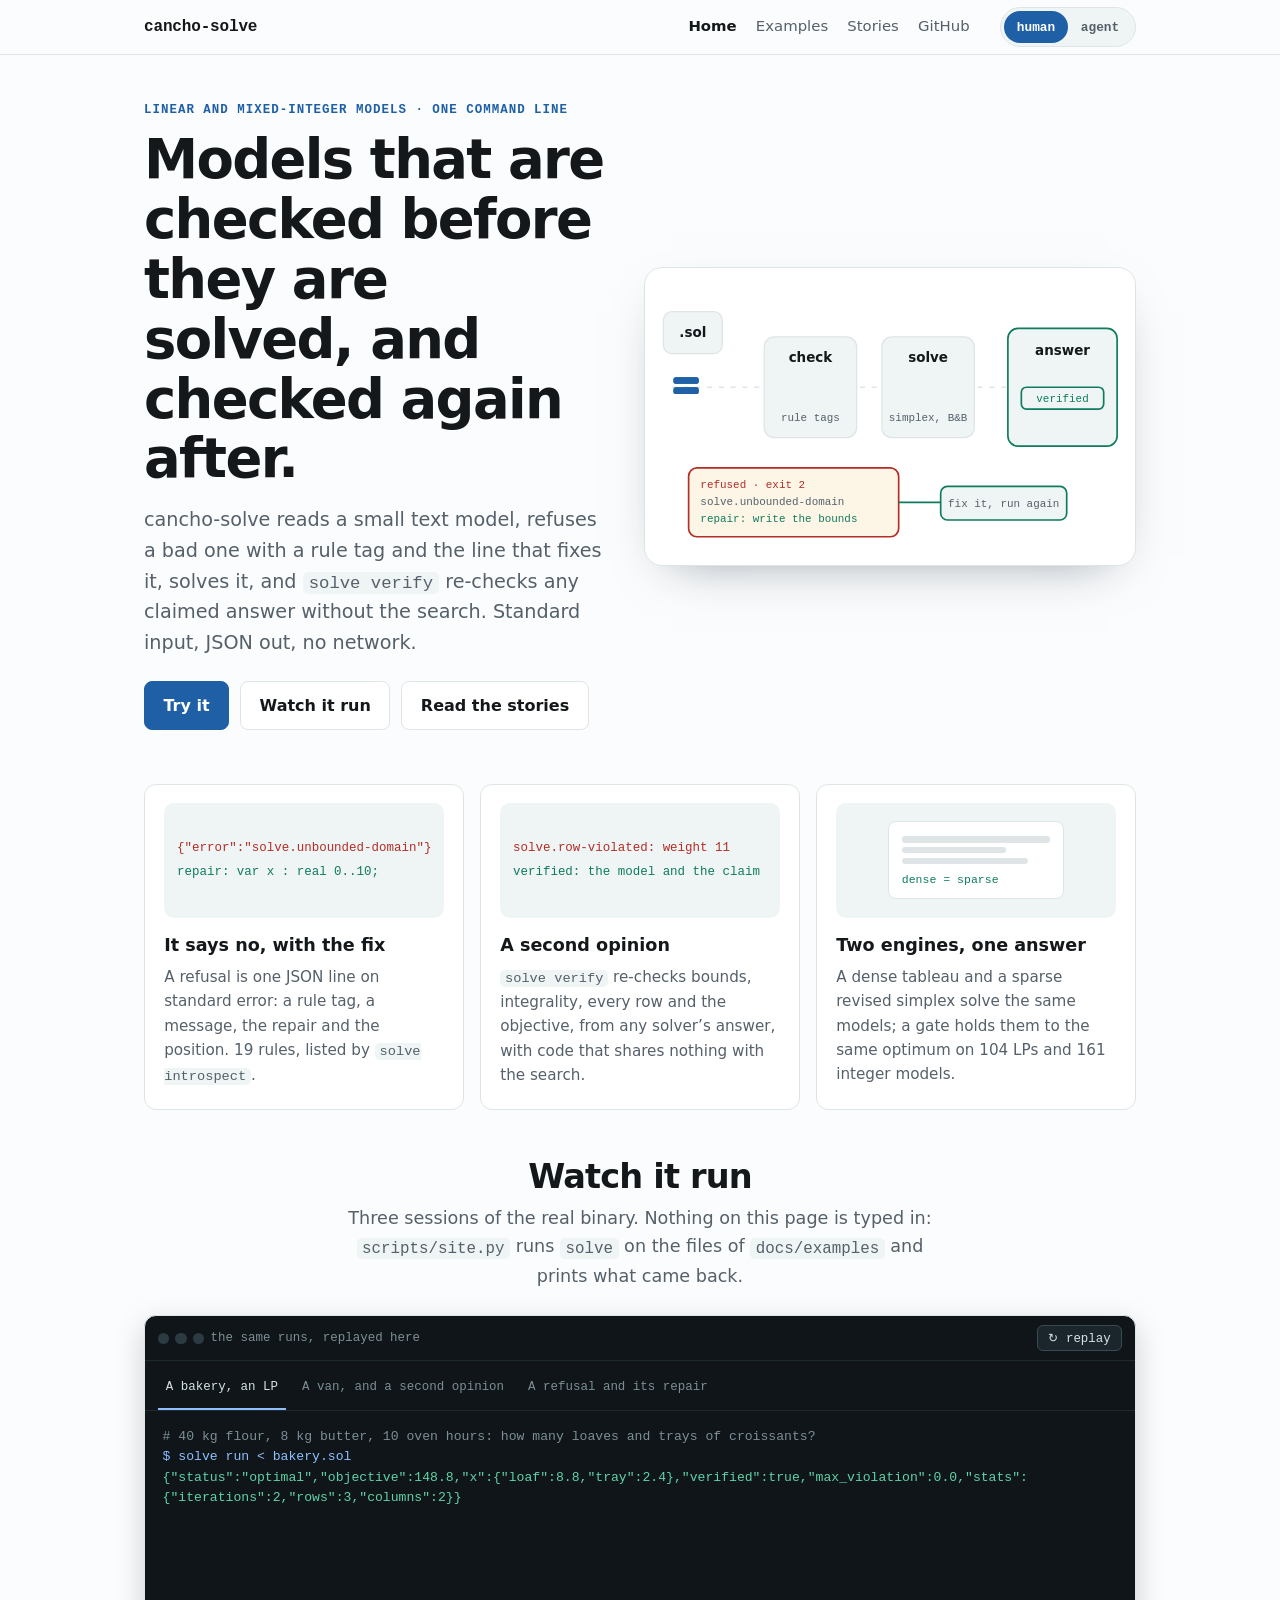
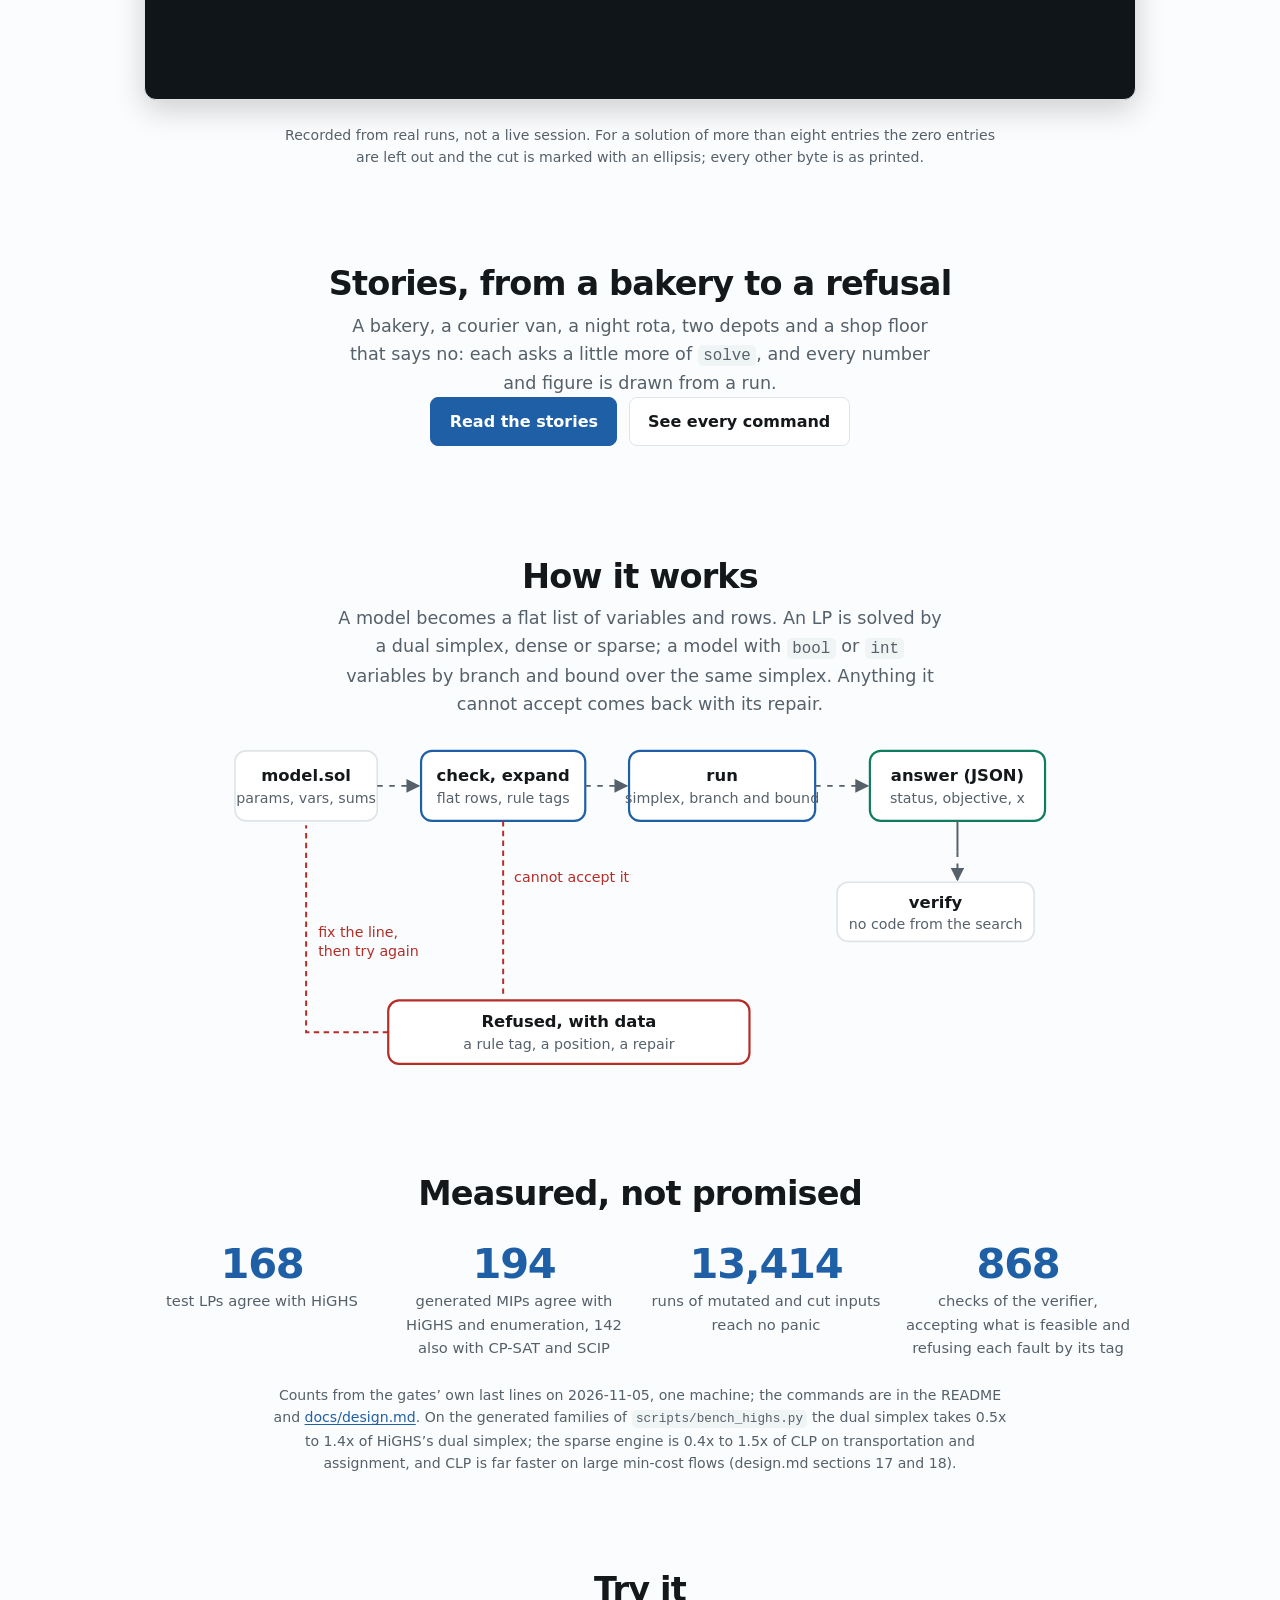
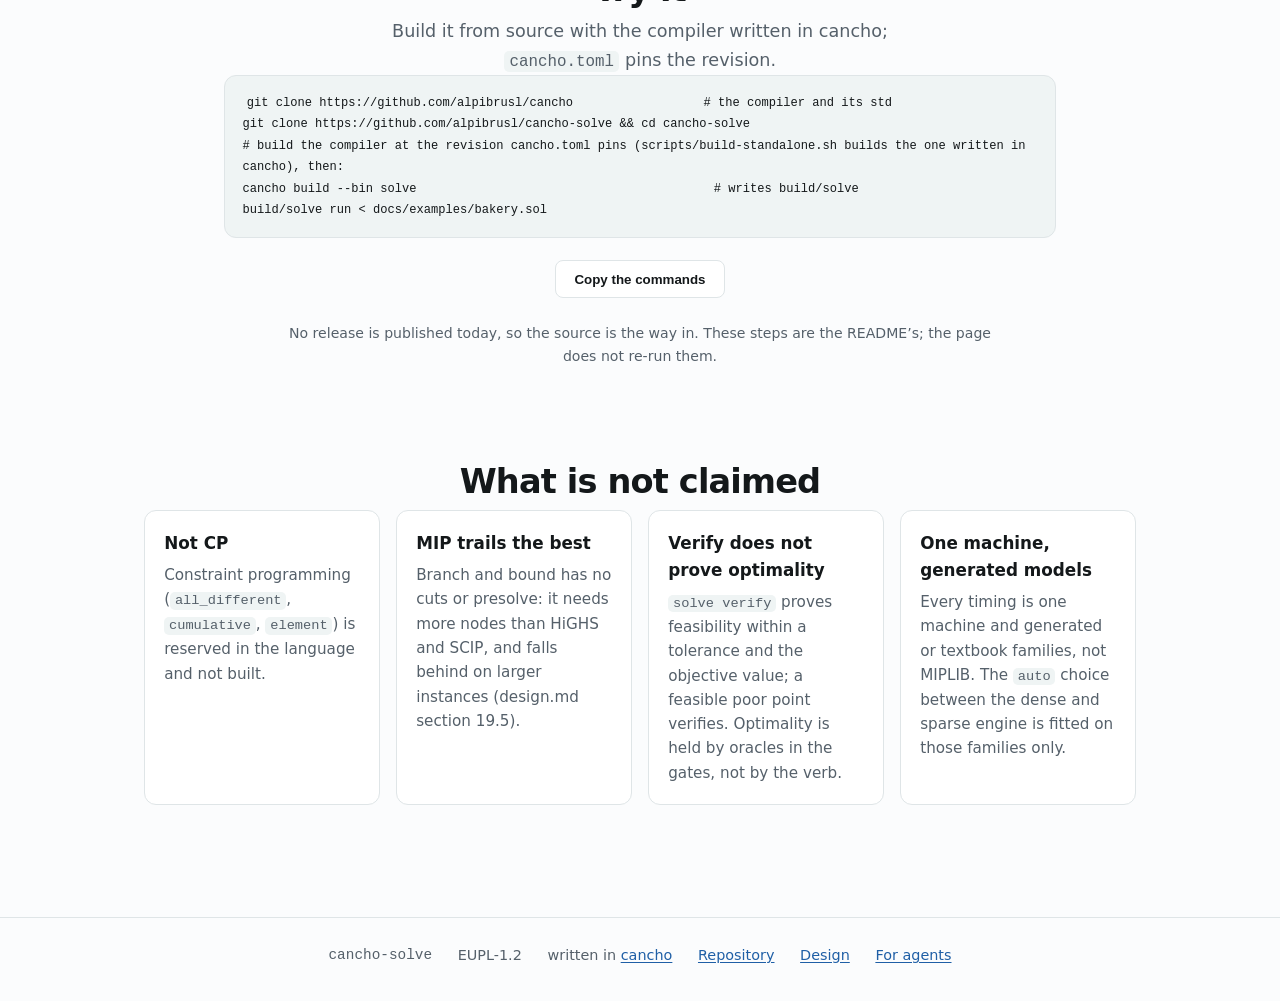
==== docs/index.html @ 38a74b78 "docs: a landing page, examples and stories, written from real runs (scripts/site.py) docs/index.html" ====
<!doctype html>
<html lang="en">
<!-- Written by scripts/site.py from real runs of the built `solve`. Do not edit by hand; run python3 scripts/site.py. -->
<head>
<meta charset="utf-8">
<meta name="viewport" content="width=device-width, initial-scale=1">
<title>cancho-solve: models checked before they are solved</title>
<meta name="description" content="Linear and mixed-integer models as a command line. A bad model is refused with a rule tag and a repair; a claimed answer is re-checked without the search.">
<link rel="canonical" href="https://alpibrusl.github.io/cancho-solve/">
<meta name="robots" content="index, follow">
<meta property="og:site_name" content="cancho-solve"><meta property="og:type" content="website"><meta property="og:title" content="cancho-solve: models checked before they are solved"><meta property="og:description" content="Linear and mixed-integer models as a command line. A bad model is refused with a rule tag and a repair; a claimed answer is re-checked without the search.">
<meta name="color-scheme" content="light dark">
<link rel="alternate" type="text/markdown" href="agents.md" title="cancho-solve, as an agent reads it">
<link rel="stylesheet" href="assets/site.css"><link rel="stylesheet" href="assets/home.css"><link rel="stylesheet" href="assets/solve.css">
</head>
<body class="home">
<a class="skip" href="#main">Skip to content</a>
<header class="top"><div class="wrap">
  <a class="brand" href="./">cancho-solve</a>
  <nav aria-label="Site"><a href="index.html" aria-current="page">Home</a><a href="examples.html">Examples</a><a href="stories.html">Stories</a><a href="https://github.com/alpibrusl/cancho-solve">GitHub</a></nav>
</div></header>
<main id="main">

<div class="wrap hero">
  <div>
    <p class="eyebrow">linear and mixed-integer models &middot; one command line</p>
    <h1>Models that are checked before they are solved, and checked again after.</h1>
    <p class="sub">cancho-solve reads a small text model, refuses a bad one with a rule tag and the line that fixes it, solves it, and <code>solve verify</code> re-checks any claimed answer without the search. Standard input, JSON out, no network.</p>
    <div class="cta"><a class="btn primary" href="#try">Try it</a><a class="btn" href="#watch">Watch it run</a><a class="btn" href="stories.html">Read the stories</a></div>
  </div>
  <div class="machine reveal">
<svg viewBox="0 0 560 330" role="img" aria-labelledby="mc-t mc-d">
<title id="mc-t">A model is checked, solved and verified; a bad model is refused with its repair</title>
<desc id="mc-d">A model file slides along a belt through a check box and a solve box into a verified answer box. Below, a refusal appears with its rule tag and the repair that fixes it.</desc>
<line class="belt" x1="20" y1="130" x2="540" y2="130"/>
<g class="pkt"><rect class="row" x="22" y="118" width="30" height="8" rx="3"/><rect class="row" x="22" y="130" width="30" height="8" rx="3"/></g>
<g class="pkt b"><rect class="row" x="22" y="118" width="30" height="8" rx="3"/><rect class="row" x="22" y="130" width="30" height="8" rx="3"/></g>
<g class="pkt c"><rect class="row" x="22" y="118" width="30" height="8" rx="3"/><rect class="row" x="22" y="130" width="30" height="8" rx="3"/></g>
<rect class="box" x="10" y="40" width="70" height="50" rx="10"/><text x="45" y="70" text-anchor="middle">.sol</text>
<rect class="box" x="130" y="70" width="110" height="120" rx="12"/><text x="185" y="100" text-anchor="middle">check</text><text class="sm" x="185" y="170" text-anchor="middle">rule tags</text>
<rect class="box" x="270" y="70" width="110" height="120" rx="12"/><text x="325" y="100" text-anchor="middle">solve</text><text class="sm" x="325" y="170" text-anchor="middle">simplex, B&amp;B</text>
<rect class="okb" x="420" y="60" width="130" height="140" rx="12"/><text x="485" y="92" text-anchor="middle">answer</text>
<g class="stamp"><rect x="436" y="130" width="98" height="26" rx="6" fill="none" stroke="var(--good)" stroke-width="2"/><text class="sm" x="485" y="148" text-anchor="middle" style="fill:var(--good)">verified</text></g>
<g class="refuse"><rect class="nob" x="40" y="226" width="250" height="82" rx="10"/><text class="sm" x="54" y="250" style="fill:var(--bad)">refused &middot; exit 2</text><text class="sm" x="54" y="270">solve.unbounded-domain</text><text class="sm" x="54" y="290" style="fill:var(--good)">repair: write the bounds</text>
<path d="M290 267H340" stroke="var(--good)" stroke-width="2" fill="none"/><rect class="okb" x="340" y="248" width="150" height="40" rx="8"/><text x="415" y="272" text-anchor="middle" class="sm">fix it, run again</text></g>
</svg></div>
</div>

<div class="wrap">
<h2 class="sr">What it does</h2>
<div class="trio">
  <div class="card reveal"><div class="art"><div class="say"><span class="e">{"error":"solve.unbounded-domain"}</span><span class="f">repair: var x : real 0..10;</span></div></div><h3>It says no, with the fix</h3><p>A refusal is one JSON line on standard error: a rule tag, a message, the repair and the position. 19 rules, listed by <code>solve introspect</code>.</p></div>
  <div class="card reveal"><div class="art"><div class="say"><span class="e">solve.row-violated: weight 11</span><span class="f">verified: the model and the claim</span></div></div><h3>A second opinion</h3><p><code>solve verify</code> re-checks bounds, integrality, every row and the objective, from any solver&rsquo;s answer, with code that shares nothing with the search.</p></div>
  <div class="card reveal"><div class="art"><div class="file"><i></i><i></i><i></i><em>dense = sparse</em></div></div><h3>Two engines, one answer</h3><p>A dense tableau and a sparse revised simplex solve the same models; a gate holds them to the same optimum on 104 LPs and 161 integer models.</p></div>
</div>
</div>

<section class="sec" id="watch"><div class="wrap">
  <h2>Watch it run</h2>
  <p class="lead">Three sessions of the real binary. Nothing on this page is typed in: <code>scripts/site.py</code> runs <code>solve</code> on the files of <code>docs/examples</code> and prints what came back.</p>
  <div class="replay" role="group" aria-labelledby="replay-t"><div class="bar"><i></i><i></i><i></i> <span id="replay-t">the same runs, replayed here</span> <button id="replay" type="button" hidden>&#8635; replay</button></div><div class="tabs" role="tablist" aria-label="Replayed runs" hidden><button type="button" role="tab" id="tab-bakery" aria-controls="screen-bakery" aria-selected="true" tabindex="0">A bakery, an LP</button><button type="button" role="tab" id="tab-van" aria-controls="screen-van" aria-selected="false" tabindex="-1">A van, and a second opinion</button><button type="button" role="tab" id="tab-fix" aria-controls="screen-fix" aria-selected="false" tabindex="-1">A refusal and its repair</button></div><div class="plabel">A bakery, an LP</div><pre id="screen-bakery" class="screen" role="tabpanel" aria-labelledby="tab-bakery" tabindex="0"><span class="d"># 40 kg flour, 8 kg butter, 10 oven hours: how many loaves and trays of croissants?</span>
<span class="a">$ solve run &lt; bakery.sol</span>
<span class="g">{"status":"optimal","objective":148.8,"x":{"loaf":8.8,"tray":2.4},"verified":true,"max_violation":0.0,"stats":{"iterations":2,"rows":3,"columns":2}}</span></pre><div class="plabel">A van, and a second opinion</div><pre id="screen-van" class="screen" role="tabpanel" aria-labelledby="tab-van" tabindex="0"><span class="d"># a courier van, six parcels, 15 kg: which to take (each whole or not at all)</span>
<span class="a">$ solve run &lt; van.sol</span>
<span class="g">{"status":"optimal","objective":21.0,"bound":21.0,"x":{"take[0]":0.0,"take[1]":1.0,"take[2]":1.0,"take[3]":1.0,"take[4]":1.0,"take[5]":0.0},"verified":true,"max_violation":0.0,"stats":{"iterations":6,"rows":1,"columns":6,"nodes":7,"branched":4,"method":"dense"}}</span>
<span class="d"># a second opinion that shares no code with the search: the model, a line ---, the claimed answer</span>
<span class="a">$ (cat van.sol; echo ---; solve run &lt; van.sol) | solve verify</span>
<span class="g">{"status":"verified","objective":21.0,"objective_checked":true,"tolerance":0.000001,"max_bound_violation":0.0,"max_integrality_violation":0.0,"max_row_violation":0.0,"variables":6,"rows":1,"proves":"feasibility and the objective value, not optimality"}</span>
<span class="d"># the same claim with the 12 kg parcel added by hand</span>
<span class="a">$ (cat van.sol; echo ---; &lt;the answer with take[0] changed to 1&gt;) | solve verify</span>
<span class="b">{"error":"solve.row-violated","message":"a constraint does not hold at the claimed values","repair":"the solution is infeasible; solve again","count":2,"violations":[{"rule":"solve.row-violated","what":"weight","value":11.0,"limit":0.000027},{"rule":"solve.objective-mismatch","what":"objective","value":4.0,"limit":0.000026}]}</span>
<span class="b"># exit status 2</span></pre><div class="plabel">A refusal and its repair</div><pre id="screen-fix" class="screen" role="tabpanel" aria-labelledby="tab-fix" tabindex="0"><span class="d"># a variable with no bounds is refused by the checker, before any solver sees it</span>
<span class="a">$ solve check &lt; unbounded.sol</span>
<span class="b">{"error":"solve.unbounded-domain","message":"a variable has no bounds","repair":"write the bounds: var x : real 0..10;","at":{"line":2,"col":5}}</span>
<span class="b"># exit status 2</span>
<span class="d"># the repair is a line of the model: give the bounds, and it runs</span></pre></div>
  <p class="fine">Recorded from real runs, not a live session. For a solution of more than eight entries the zero entries are left out and the cut is marked with an ellipsis; every other byte is as printed.</p>
</div></section>

<section class="sec" id="stories"><div class="wrap">
  <h2>Stories, from a bakery to a refusal</h2>
  <p class="lead">A bakery, a courier van, a night rota, two depots and a shop floor that says no: each asks a little more of <code>solve</code>, and every number and figure is drawn from a run.</p>
  <p class="cta"><a class="btn primary" href="stories.html">Read the stories</a><a class="btn" href="examples.html">See every command</a></p>
</div></section>

<section class="sec" id="how"><div class="wrap">
  <h2>How it works</h2>
  <p class="lead">A model becomes a flat list of variables and rows. An LP is solved by a dual simplex, dense or sparse; a model with <code>bool</code> or <code>int</code> variables by branch and bound over the same simplex. Anything it cannot accept comes back with its repair.</p>
  <div class="flow" tabindex="0" aria-label="Flow diagram, scrolls sideways on a narrow screen">
  <svg viewBox="0 0 760 330" role="img" aria-labelledby="flow-t flow-d">
    <title id="flow-t">From a model to a verified answer, and the refusal loop</title>
    <desc id="flow-d">A model file goes to check, then to the solver, which is a dual simplex for an LP and branch and bound for a model with integer variables, then to an answer. Verify re-reads the model and the answer. If the model cannot be accepted, the tool refuses with a rule tag and a repair.</desc>
    <defs><marker id="ah" viewBox="0 0 10 10" refX="9" refY="5" markerWidth="7" markerHeight="7" orient="auto-start-reverse"><path d="M0 0L10 5L0 10z" fill="var(--muted)"/></marker></defs>
    <rect class="box" x="10" y="30" width="130" height="64" rx="10"/><text x="75" y="58" text-anchor="middle">model.sol</text><text class="sm" x="75" y="78" text-anchor="middle">params, vars, sums</text>
    <rect class="boxa" x="180" y="30" width="150" height="64" rx="10"/><text x="255" y="58" text-anchor="middle">check, expand</text><text class="sm" x="255" y="78" text-anchor="middle">flat rows, rule tags</text>
    <rect class="boxa" x="370" y="30" width="170" height="64" rx="10"/><text x="455" y="58" text-anchor="middle">run</text><text class="sm" x="455" y="78" text-anchor="middle">simplex, branch and bound</text>
    <rect class="ok" x="590" y="30" width="160" height="64" rx="10"/><text x="670" y="58" text-anchor="middle">answer (JSON)</text><text class="sm" x="670" y="78" text-anchor="middle">status, objective, x</text>
    <path class="arrow dash" d="M140 62H178"/><path class="arrow dash" d="M330 62H368"/><path class="arrow dash" d="M540 62H588"/>
    <path class="line" d="M670 94V122"/><path class="arrow dash" d="M670 122V148"/>
    <rect class="box" x="560" y="150" width="180" height="54" rx="10"/><text x="650" y="174" text-anchor="middle">verify</text><text class="sm" x="650" y="193" text-anchor="middle">no code from the search</text>
    <path class="arrow bad dash" d="M255 94V256"/>
    <text class="smb" x="265" y="150">cannot accept it</text>
    <rect class="no" x="150" y="258" width="330" height="58" rx="10"/><text x="315" y="282" text-anchor="middle">Refused, with data</text><text class="sm" x="315" y="302" text-anchor="middle">a rule tag, a position, a repair</text>
    <path class="arrow bad dash" d="M150 287H75V98"/>
    <text class="smb" x="86" y="200">fix the line,</text><text class="smb" x="86" y="217">then try again</text>
  </svg>
  </div>
  <p class="fine sr">In words: a model goes to check, then to run, then to an answer; verify reads the model and the answer again. A model the tool cannot accept is refused with a rule tag, a position and a repair; you fix the line and try again.</p>
</div></section>

<section class="sec" id="results"><div class="wrap">
  <h2>Measured, not promised</h2>
  <div class="nums"><div class="n reveal"><b>168</b><span>test LPs agree with HiGHS</span></div><div class="n reveal"><b>194</b><span>generated MIPs agree with HiGHS and enumeration, 142 also with CP-SAT and SCIP</span></div><div class="n reveal"><b>13,414</b><span>runs of mutated and cut inputs reach no panic</span></div><div class="n reveal"><b>868</b><span>checks of the verifier, accepting what is feasible and refusing each fault by its tag</span></div></div>
  <p class="fine">Counts from the gates&rsquo; own last lines on 2026-11-05, one machine; the commands are in the README and <a href="https://github.com/alpibrusl/cancho-solve/blob/main/docs/design.md">docs/design.md</a>. On the generated families of <code>scripts/bench_highs.py</code> the dual simplex takes 0.5x to 1.4x of HiGHS&rsquo;s dual simplex; the sparse engine is 0.4x to 1.5x of CLP on transportation and assignment, and CLP is far faster on large min-cost flows (design.md sections 17 and 18).</p>
</div></section>

<section class="sec" id="try"><div class="wrap">
  <h2>Try it</h2>
  <p class="lead">Build it from source with the compiler written in cancho; <code>cancho.toml</code> pins the revision.</p>
<pre class="code" tabindex="0" id="build-cmds"><code>git clone https://github.com/alpibrusl/cancho                  # the compiler and its std
git clone https://github.com/alpibrusl/cancho-solve &amp;&amp; cd cancho-solve
# build the compiler at the revision cancho.toml pins (scripts/build-standalone.sh builds the one written in cancho), then:
cancho build --bin solve                                         # writes build/solve
build/solve run &lt; docs/examples/bakery.sol</code></pre>
  <p class="fine">No release is published today, so the source is the way in. These steps are the README&rsquo;s; the page does not re-run them.</p>
</div></section>

<section class="sec" id="print"><div class="wrap">
  <h2>What is not claimed</h2>
  <div class="cards">
    <div class="card"><h3>Not CP</h3><p>Constraint programming (<code>all_different</code>, <code>cumulative</code>, <code>element</code>) is reserved in the language and not built.</p></div>
    <div class="card"><h3>MIP trails the best</h3><p>Branch and bound has no cuts or presolve: it needs more nodes than HiGHS and SCIP, and falls behind on larger instances (design.md section 19.5).</p></div>
    <div class="card"><h3>Verify does not prove optimality</h3><p><code>solve verify</code> proves feasibility within a tolerance and the objective value; a feasible poor point verifies. Optimality is held by oracles in the gates, not by the verb.</p></div>
    <div class="card"><h3>One machine, generated models</h3><p>Every timing is one machine and generated or textbook families, not MIPLIB. The <code>auto</code> choice between the dense and sparse engine is fitted on those families only.</p></div>
  </div>
</div></section>

<section id="agent-view" aria-label="This page as an agent reads it"><div class="wrap">
  <div class="bar"><h2 style="margin:0">For agents</h2><span>the same facts as the page, as Markdown, written by scripts/site.py</span><a href="agents.md">agents.md</a><a href="llms.txt">llms.txt</a></div>
  <pre id="agent-full" tabindex="0">Loading agents.md &hellip;</pre>
</div></section>
<script src="assets/home.js"></script>
<script src="assets/replay.js"></script>

</main>
<footer><div class="wrap">
  <span class="brandline">cancho-solve</span><span>EUPL-1.2</span><span>written in <a href="https://github.com/alpibrusl/cancho">cancho</a></span>
  <a href="https://github.com/alpibrusl/cancho-solve">Repository</a><a href="https://github.com/alpibrusl/cancho-solve/blob/main/docs/design.md">Design</a><a href="agents.md">For agents</a>
</div></footer>
</body>
</html>
---- docs/assets/site.css ----
/* The look of the project pages, shared by index.html (the landing page), guide.html, examples.html, evidence.html and benchmarks.html.
   The tokens, the header and the landing page follow cancho-code's page. The contrast of every pair is computed from this file by
   scripts/check_contrast.py (docs/bench/contrast.txt). Hand-written. */
/* Pairs that scripts/check_contrast.py reads: --fg/--muted/--accent/--good/--bad/--warn on --bg, --soft and --surface; --accent-fg on --accent;
   --warn on --warn-bg; the --term-* colours on --term-bg. */
:root {
  --bg: #fbfcfd; --fg: #14181a; --muted: #55606a; --line: #dfe5e7; --surface: #ffffff; --soft: #eff4f4;
  --accent: #1f5fa6; --accent-fg: #ffffff; --good: #0f7b5f; --warn: #92400e; --warn-bg: #fdf6e7; --warn-line: #e0b765; --bad: #b42d27;
  --term-bg: #0f1519; --term-fg: #d6e2e6; --term-dim: #7d8f96; --term-good: #5fd3a6; --term-bad: #ff8a80; --term-acc: #8ec0ff; --term-btn: #1b262c;
  --font: system-ui, -apple-system, "Segoe UI", Roboto, "Helvetica Neue", Arial, sans-serif;
  --mono: ui-monospace, SFMono-Regular, Menlo, Consolas, monospace;
}
@media (prefers-color-scheme: dark) {
  :root { --bg: #0b0f14; --fg: #e7ebec; --muted: #9aa8ae; --line: #212a2d; --surface: #131a1c; --soft: #172022;
    --accent: #7fb2ff; --accent-fg: #07162c; --good: #4fd1a5; --warn: #f3c77a; --warn-bg: #1d1a12; --warn-line: #8a6a2a; --bad: #ff7b73; --term-bg: #0a1013; }
}
* { box-sizing: border-box; }
html { scroll-behavior: smooth; -webkit-text-size-adjust: 100%; scroll-padding-top: 4rem; }
body { margin: 0; background: var(--bg); color: var(--fg); font: 1rem/1.6 var(--font); }
a { color: var(--accent); text-underline-offset: .15em; }
.wrap { width: 100%; max-width: 64rem; margin: 0 auto; padding: 0 16px; }
.skip { position: absolute; left: 16px; top: -4rem; background: var(--accent); color: var(--accent-fg); padding: .5rem .8rem; border-radius: 6px; z-index: 9; }
.skip:focus { top: 8px; }
a:focus-visible, button:focus-visible, .flow:focus-visible, .btn:focus-visible, pre:focus-visible, summary:focus-visible, .fitwrap:focus-visible { outline: 3px solid var(--accent); outline-offset: 2px; border-radius: 4px; }

header.top { position: sticky; top: 0; z-index: 5; background: color-mix(in srgb, var(--bg) 88%, transparent); backdrop-filter: blur(8px); border-bottom: 1px solid var(--line); }
header.top .wrap { display: flex; align-items: center; gap: 1.5rem; height: 3.4rem; }
.brand { font: 700 1rem var(--mono); color: var(--fg); text-decoration: none; letter-spacing: -.01em; white-space: nowrap; }
nav { display: flex; gap: 1.2rem; margin-left: auto; }
nav a { color: var(--muted); text-decoration: none; font-size: .93rem; white-space: nowrap; }
nav a:hover { color: var(--fg); }
@media (max-width: 40rem) { nav a.opt { display: none; } nav { gap: .9rem; } }

h1 { font-size: clamp(2.1rem, 6vw, 3.8rem); line-height: 1.06; letter-spacing: -.035em; margin: 0 0 1rem; font-weight: 750; overflow-wrap: break-word; }
h2 { font-size: clamp(1.5rem, 3.4vw, 2.1rem); line-height: 1.15; letter-spacing: -.025em; margin: 0 0 .5rem; font-weight: 700; }
h3 { font-size: 1.05rem; margin: 0 0 .25rem; }
p { margin: 0 0 1rem; }
section { padding: 4.5rem 0 0; }
.lead { font-size: 1.2rem; color: var(--muted); max-width: 34rem; }
.sub { color: var(--muted); max-width: 40rem; }
code { font-family: var(--mono); font-size: .9em; background: var(--soft); padding: .1em .35em; border-radius: 5px; overflow-wrap: anywhere; }

.hero { padding: 3.5rem 0 0; display: grid; gap: 2.2rem; align-items: center; }
.hero > *, .two > *, .cols > * { min-width: 0; }
@media (min-width: 58rem) { .hero { grid-template-columns: 1fr 1.1fr; } }
.badge { display: inline-flex; gap: .5rem; align-items: center; font-size: .82rem; color: var(--warn); background: var(--warn-bg); border: 1px solid var(--warn-line); padding: .22rem .7rem; border-radius: 999px; margin-bottom: 1.2rem; text-decoration: none; }
.badge i { width: .5rem; height: .5rem; border-radius: 50%; background: var(--warn-line); display: inline-block; flex: none; }
.cta { display: flex; flex-wrap: wrap; gap: .7rem; margin-top: 1.6rem; }
.btn { display: inline-block; padding: .65rem 1.15rem; border-radius: 8px; font-weight: 600; text-decoration: none; border: 1px solid var(--accent); }
.btn.primary { background: var(--accent); color: var(--accent-fg); }
.btn.ghost { color: var(--accent); }
.btn.ghost:hover { background: var(--soft); }

.term { background: #0d1117; color: #d6dde8; border: 1px solid #262c36; border-radius: 12px; font: .82rem/1.6 var(--mono); padding: 1rem 1.1rem 1.1rem; box-shadow: 0 18px 50px -24px rgba(10, 30, 50, .55); overflow-x: auto; }
.term .bar { display: flex; gap: .35rem; margin-bottom: .8rem; }
.term .bar i { width: .65rem; height: .65rem; border-radius: 50%; background: #2d3440; display: block; }
.term .c { color: #8b95a5; } .term .r { color: #ff9a92; }
.term pre { margin: 0; white-space: pre-wrap; overflow-wrap: anywhere; }

.three { display: grid; gap: 1rem; grid-template-columns: repeat(auto-fit, minmax(15rem, 1fr)); margin-top: 3rem; }
.three div { border-top: 3px solid var(--accent); padding-top: .8rem; }
.three p { color: var(--muted); margin: 0; font-size: .96rem; }

.figure { margin: 0; background: var(--surface); border: 1px solid var(--line); border-radius: 14px; padding: 1.2rem; min-width: 0; }
.figure.wide { margin-top: 2rem; }
.figure svg { display: block; width: 100%; height: auto; }
.figure h3 { margin-bottom: .6rem; }
.figure figcaption { color: var(--muted); font-size: .88rem; margin-top: .8rem; }
.two { display: grid; gap: 1rem; grid-template-columns: 1fr; margin-top: 2rem; }
@media (min-width: 52rem) { .two { grid-template-columns: 1fr 1fr; } }
svg .t { fill: var(--fg); font: 600 13px var(--font); } svg .s { fill: var(--muted); font: 12px var(--font); }
svg .box { fill: var(--surface); stroke: var(--line); stroke-width: 1.4; } svg .hot { fill: var(--soft); stroke: var(--accent); stroke-width: 2; }
svg .ar { stroke: var(--muted); stroke-width: 1.5; fill: none; }

.grid { display: grid; gap: 1px; grid-template-columns: repeat(auto-fit, minmax(14rem, 1fr)); background: var(--line); border: 1px solid var(--line); border-radius: 14px; overflow: hidden; margin-top: 2rem; }
.grid div { background: var(--surface); padding: 1.1rem 1.2rem; }
.grid p { color: var(--muted); font-size: .93rem; margin: 0; }

.stats { display: grid; gap: 1rem; grid-template-columns: repeat(auto-fit, minmax(11rem, 1fr)); margin: 2rem 0 0; }
.stats div { background: var(--surface); border: 1px solid var(--line); border-radius: 12px; padding: 1rem 1.1rem; }
.stats b { display: block; font: 700 1.9rem/1.1 var(--font); letter-spacing: -.03em; }
.stats span { color: var(--muted); font-size: .88rem; }
.note { color: var(--muted); font-size: .88rem; margin-top: .9rem; }

pre.code { background: var(--soft); border: 1px solid var(--line); border-radius: 12px; padding: 1rem 1.1rem; font: .84rem/1.6 var(--mono); overflow-x: auto; margin: 1.4rem 0 0; }
.figure pre.code { margin-top: .4rem; }
pre.code .c { color: var(--muted); } pre.code .r { color: var(--bad); }
.status { margin-top: 4.5rem; background: var(--warn-bg); border: 1px solid var(--warn-line); border-radius: 14px; padding: 1.3rem 1.5rem; }
.status h2 { font-size: 1.2rem; letter-spacing: -.01em; }
.status ul { margin: .4rem 0 0; padding-left: 1.2rem; color: var(--muted); }
footer { margin-top: 4rem; border-top: 1px solid var(--line); padding: 1.6rem 0 2.6rem; color: var(--muted); font-size: .9rem; }
footer .wrap { display: flex; flex-wrap: wrap; justify-content: center; gap: .5rem 1.6rem; }
.fitwrap { overflow-x: auto; margin-top: 1.4rem; }
table.fit { width: 100%; border-collapse: collapse; font-size: .93rem; }
table.fit th, table.fit td { text-align: left; padding: .7rem .8rem; border-bottom: 1px solid var(--line); vertical-align: top; }
table.fit thead th { color: var(--muted); font-weight: 600; font-size: .85rem; }
table.fit tbody th { font-weight: 650; }
table.fit td { color: var(--muted); }
table.fit.auth tbody th { white-space: nowrap; }
table.fit .num { text-align: right; font-variant-numeric: tabular-nums; white-space: nowrap; }
table.fit.wide { min-width: 38rem; } table.fit.bench { min-width: 44rem; }
table.fit tr.us { background: var(--soft); } table.fit tr.us td, table.fit tr.us th { color: var(--fg); }
table.fit td.lose { color: var(--bad); font-weight: 600; } table.fit td.win { color: var(--good); font-weight: 600; }
.cols { display: grid; gap: 1rem; grid-template-columns: repeat(auto-fit, minmax(17rem, 1fr)); margin-top: 1.4rem; }
.cols > div { border: 1px solid var(--line); border-radius: 14px; padding: 1.1rem 1.3rem; background: var(--surface); }
.cols ul { margin: .4rem 0 0; padding-left: 1.1rem; color: var(--muted); } .cols li { margin: .25rem 0; }
.cols .no h3 { color: var(--muted); }
details.rules { margin-top: 1.4rem; } details.rules summary { cursor: pointer; font-weight: 600; }
@media (prefers-reduced-motion: reduce) { html { scroll-behavior: auto; } }
h3.task { margin: 0 0 .15rem; font-size: 1.1rem; }
.task + p { color: var(--muted); margin: 0 0 .2rem; max-width: 42rem; }
.tasks { display: grid; gap: 1.6rem; margin-top: 2rem; grid-template-columns: minmax(0, 1fr); }
.tasks > * { min-width: 0; }
.tasks pre.code { margin-top: .6rem; }
ul.plain { color: var(--muted); padding-left: 1.2rem; } ul.plain li { margin: .35rem 0; }
.fn { color: var(--muted); font-size: .85rem; margin-top: .8rem; }
svg .tt { fill: var(--fg); font: 600 13px var(--font); } svg .ss { fill: var(--muted); font: 11.5px var(--font); }
svg .bad { fill: var(--surface); stroke: var(--bad); stroke-width: 1.6; } svg .arb { stroke: var(--bad); stroke-width: 1.5; fill: none; }
.diagram { max-width: 26rem; margin: 1.6rem auto 0; }
ul.why { list-style: none; padding: 0; margin: 1.4rem 0 0; display: grid; gap: .8rem; }
ul.why li { background: var(--surface); border: 1px solid var(--line); border-radius: 12px; padding: .8rem 1.1rem; }
ul.why b { display: block; }
ul.why span { color: var(--muted); font-size: .95rem; }
.big { font-size: 1.25rem; font-weight: 650; letter-spacing: -.01em; margin: 1.2rem 0 0; }
.brand { display: inline-flex; align-items: center; gap: .5rem; }
.brand .mark { border-radius: 6px; background: #fff; }

/* additions for cancho-solve */
nav a[aria-current="page"] { color: var(--fg); font-weight: 600; }
.notice { border: 1px solid var(--warn-line); background: var(--warn-bg); border-radius: 12px; padding: 1rem 1.2rem; margin: 1.4rem 0 0; }
.notice p { margin: 0; color: var(--fg); } .notice p + p { margin-top: .6rem; }
.notice b { color: var(--warn); }
table.fit td.slow { color: var(--bad); font-weight: 600; } table.fit td.level { color: var(--fg); }
table.fit td.src, table.fit td.src code { font-size: .82rem; }
.toc { display: flex; flex-wrap: wrap; gap: .4rem 1.2rem; margin: 1rem 0 0; padding: 0; list-style: none; }
.toc a { font-size: .93rem; }
h2 + .sub, h3 + .sub { margin-top: .3rem; }
.pagehead { padding: 3rem 0 0; }
.pagehead h1 { font-size: clamp(1.8rem, 5vw, 2.8rem); }
.red { color: var(--bad); font-weight: 600; }
@media (max-width: 40rem) { header.top .wrap { gap: .6rem; } nav { gap: .7rem; } nav a { font-size: .88rem; } .brand { font-size: .92rem; } }


/* The landing page (body.home): centred hero, a replayed terminal, cards, a flow diagram, big numbers. Scoped so that the inner pages keep their own .hero, .term and .num. */
.home main { display: block; }
.home .hero { display: block; padding: 3.5rem 0 2rem; text-align: center; }
.home .hero h1 { font-size: clamp(2rem, 6vw, 3.4rem); line-height: 1.1; margin: 0 auto 1rem; letter-spacing: -.03em; max-width: 20ch; }
.home .hero .sub { font-size: 1.2rem; max-width: 38rem; margin: 0 auto 1.6rem; }
.home .cta { justify-content: center; margin-top: 0; }
.home .btn { border-color: var(--line); color: var(--fg); background: var(--surface); }
.home .btn.primary { background: var(--accent); color: var(--accent-fg); border-color: var(--accent); }
.home section { padding: 3rem 0; }
.home section.alt { background: var(--soft); }
.home h2 { text-align: center; }
.home .lead { text-align: center; max-width: 38rem; margin: 0 auto 2rem; font-size: 1.1rem; }
.replay { background: var(--term-bg); color: var(--term-fg); border-radius: 12px; border: 1px solid var(--line); max-width: 52rem; margin: 0 auto; box-shadow: 0 10px 30px rgba(0, 0, 0, .18); overflow: hidden; }
.replay .bar { display: flex; align-items: center; gap: .4rem; padding: .55rem .8rem; border-bottom: 1px solid #1f2a30; font: .78rem var(--mono); color: var(--term-dim); }
.replay .bar i { width: .7rem; height: .7rem; border-radius: 50%; background: #2c3a41; display: inline-block; }
.replay .bar button { margin-left: auto; font: .78rem var(--mono); color: var(--term-fg); background: var(--term-btn); border: 1px solid #3a4a52; border-radius: 6px; padding: .25rem .65rem; cursor: pointer; }
.replay .bar button[hidden] { display: none; }
.replay pre { margin: 0; padding: 1rem 1.1rem; min-height: 24rem; overflow-x: auto; font: .82rem/1.55 var(--mono); white-space: pre-wrap; overflow-wrap: anywhere; }
.replay pre:focus-visible { outline-offset: -3px; }
.replay .g { color: var(--term-good); } .replay .b { color: var(--term-bad); } .replay .d { color: var(--term-dim); } .replay .a { color: var(--term-acc); }
.replay .tabs { display: flex; flex-wrap: wrap; gap: .2rem .5rem; padding: .3rem .8rem 0; border-bottom: 1px solid #1f2a30; }
.replay .tabs[hidden] { display: none; }
.replay .tabs button { font: .78rem var(--mono); color: var(--term-dim); background: none; border: 0; border-bottom: 2px solid transparent; padding: .6rem .5rem; min-height: 2.75rem; cursor: pointer; }
.replay .tabs button[aria-selected="true"] { color: var(--term-fg); border-bottom-color: var(--term-acc); }
.replay .tabs button:focus-visible { outline: 2px solid var(--term-acc); outline-offset: -2px; }
.replay .plabel { padding: .7rem 1.1rem 0; font: .78rem var(--mono); color: var(--term-dim); }
.replay.js .plabel { display: none; }
.replay pre[hidden] { display: none; }
.replay:not(.js) pre { min-height: 0; }
.caption { text-align: center; color: var(--muted); font-size: .88rem; max-width: 46rem; margin: .8rem auto 0; }
.cards { display: grid; grid-template-columns: repeat(auto-fit, minmax(13rem, 1fr)); gap: 1rem; }
.card { background: var(--surface); border: 1px solid var(--line); border-radius: 12px; padding: 1.2rem; min-width: 0; }
.card h3 { margin: 0 0 .4rem; font-size: 1.05rem; }
.card p { margin: 0; color: var(--muted); font-size: .95rem; }
.card .ic { width: 2rem; height: 2rem; margin-bottom: .5rem; color: var(--accent); display: block; }
#why .cards { display: flex; flex-wrap: wrap; justify-content: center; }
#why .card { flex: 1 1 11rem; max-width: 14.5rem; }
#commands pre.code { white-space: pre-wrap; overflow-wrap: anywhere; max-width: 52rem; }
.card h3 a { color: var(--accent); }
.flow { max-width: 52rem; margin: 0 auto; }
.flow svg { width: 100%; height: auto; display: block; }
.flow .box { fill: var(--surface); stroke: var(--line); stroke-width: 1.5; }
.flow .boxa { fill: var(--surface); stroke: var(--accent); stroke-width: 2; }
.flow .ok { fill: var(--surface); stroke: var(--good); stroke-width: 2; }
.flow .no { fill: var(--surface); stroke: var(--bad); stroke-width: 2; }
.flow text { fill: var(--fg); font: 600 15px var(--font); }
.flow .sm { font: 13px var(--font); fill: var(--muted); font-weight: 400; }
.flow .smb { font: 13px var(--font); fill: var(--bad); font-weight: 400; }
.flow .arrow { stroke: var(--muted); stroke-width: 1.8; fill: none; marker-end: url(#ah); }
.flow .arrow.bad { stroke: var(--bad); stroke-dasharray: 5 4; marker-end: url(#ahb); }
.flow .line { stroke: var(--muted); stroke-width: 1.8; fill: none; }
.flow .arrow.ok { stroke: var(--good); }
.nums { display: grid; grid-template-columns: repeat(auto-fit, minmax(11rem, 1fr)); gap: 1rem; text-align: center; }
.nums .n b { display: block; font-size: 2.3rem; line-height: 1.2; letter-spacing: -.03em; color: var(--accent); font-variant-numeric: tabular-nums; }
.nums .n > span { color: var(--muted); font-size: .92rem; display: block; }
.fine { max-width: 46rem; margin: 1.5rem auto 0; color: var(--muted); font-size: .88rem; text-align: center; }
.home pre.code { max-width: 46rem; margin: 0 auto 1.4rem; }
.home .fine a, .home .caption a, .home .lead a { color: var(--accent); }
footer .brandline { font-family: var(--mono); }
@media (max-width: 40rem) { .flow { overflow-x: auto; } .flow svg { min-width: 31rem; } .home .hero { padding-top: 2.4rem; } .home section { padding: 2.2rem 0; } .replay pre { min-height: 30rem; } }
---- docs/assets/home.css ----
/* The landing page only (body.home): the human view with its animations and videos. The tokens are those of site.css (so scripts/check_contrast.py still judges every pair);
   nothing here sets a colour of its own except in the SVG of the hero, which uses the same variables. Every animation stops under prefers-reduced-motion. Hand-written. */

/* ---- the view switch: human reads the page, agent reads agents.md (docs/agents.md, generated by scripts/site.py) ---- */
.hright { display: flex; align-items: center; gap: .6rem; margin-left: .4rem; }
.switch { display: inline-flex; padding: 3px; border: 1px solid var(--line); border-radius: 999px; background: var(--soft); }
.switch button { font: 600 .8rem var(--mono); color: var(--muted); background: none; border: 0; border-radius: 999px; padding: .32rem .8rem; min-height: 2rem; cursor: pointer; }
.switch button[aria-pressed="true"] { background: var(--accent); color: var(--accent-fg); }
body[data-view="agent"] main > *:not(#agent-view) { display: none; }
#agent-view { display: none; padding: 2.4rem 0 1rem; }
body[data-view="agent"] #agent-view { display: block; }
#agent-view .bar { display: flex; flex-wrap: wrap; gap: .6rem 1.2rem; align-items: baseline; margin-bottom: 1rem; }
#agent-view .bar span { color: var(--muted); font-size: .95rem; }
#agent-view pre { background: var(--term-bg); color: var(--term-fg); border: 1px solid var(--line); border-radius: 12px; padding: 1.2rem 1.4rem; font: .84rem/1.65 var(--mono); white-space: pre-wrap; overflow-wrap: anywhere; max-width: 60rem; }
@media (max-width: 40rem) { .hright { margin-left: 0; } nav { margin-left: 0; } .switch button { padding: .3rem .6rem; } }

/* ---- the hero: a machine that takes a CSV to a model file, and says no when it must ---- */
.home .hero { display: grid; gap: 2rem; align-items: center; text-align: left; padding: 3rem 16px 1rem; }
@media (min-width: 58rem) { .home .hero { grid-template-columns: 1fr 1.05fr; } }
.home .hero h1 { margin: 0 0 1rem; max-width: 16ch; }
.home .hero .sub { margin: 0 0 1.4rem; }
.home .hero .cta { justify-content: flex-start; }
.eyebrow { font: 600 .78rem var(--mono); letter-spacing: .08em; text-transform: uppercase; color: var(--accent); margin: 0 0 .8rem; }
.machine { background: var(--surface); border: 1px solid var(--line); border-radius: 18px; padding: .6rem; box-shadow: 0 18px 50px -28px rgba(10, 30, 50, .5); }
.machine svg { width: 100%; height: auto; display: block; }
.machine .box { fill: var(--soft); stroke: var(--line); stroke-width: 1.5; }
.machine .okb { fill: var(--soft); stroke: var(--good); stroke-width: 2; }
.machine .nob { fill: var(--warn-bg); stroke: var(--bad); stroke-width: 2; }
.machine text { fill: var(--fg); font: 600 16px var(--font); }
.machine .sm { fill: var(--muted); font: 13px var(--mono); }
.machine .row { fill: var(--accent); opacity: .85; }
.machine .belt { stroke: var(--line); stroke-width: 2; stroke-dasharray: 6 8; animation: belt 1.2s linear infinite; }
@keyframes belt { to { stroke-dashoffset: -28; } }
.machine .pkt { animation: pkt 9s linear infinite; }
.machine .pkt.b { animation-delay: -3s; } .machine .pkt.c { animation-delay: -6s; }
@keyframes pkt { 0% { transform: translateX(0); opacity: 0; } 6% { opacity: 1; } 46% { transform: translateX(300px); opacity: 1; } 52% { opacity: 0; } 100% { transform: translateX(300px); opacity: 0; } }
.machine .stamp { animation: stamp 9s ease-in-out infinite; transform-origin: center; transform-box: fill-box; }
@keyframes stamp { 0%, 48% { opacity: 0; transform: scale(.4); } 56%, 100% { opacity: 1; transform: scale(1); } }
.machine .refuse { animation: refuse 9s ease-in-out infinite; }
@keyframes refuse { 0%, 62% { opacity: 0; } 68%, 88% { opacity: 1; } 94%, 100% { opacity: 0; } }

/* ---- three cards, each with its own small animation ---- */
.trio { display: grid; gap: 1rem; grid-template-columns: repeat(auto-fit, minmax(16rem, 1fr)); margin-top: 2.4rem; }
.trio .card { padding: 1.1rem 1.2rem 1.3rem; }
.trio .art { height: 7.2rem; margin-bottom: .8rem; border-radius: 10px; background: var(--soft); display: grid; place-items: center; overflow: hidden; font: .78rem/1.5 var(--mono); }
.trio h3 { font-size: 1.1rem; }
.trio p { font-size: .95rem; }
.say { display: grid; gap: .3rem; padding: .5rem .8rem; width: 100%; }
.say .e { color: var(--bad); animation: say 6s steps(1) infinite; white-space: nowrap; overflow: hidden; }
.say .f { color: var(--good); animation: say2 6s steps(1) infinite; white-space: nowrap; overflow: hidden; }
@keyframes say { 0%, 8% { opacity: 0; } 10%, 55% { opacity: 1; } 56%, 100% { opacity: .35; } }
@keyframes say2 { 0%, 38% { opacity: 0; } 40%, 94% { opacity: 1; } 95%, 100% { opacity: 0; } }
.plats { display: grid; grid-template-columns: repeat(3, 1fr); gap: .5rem; padding: .6rem; width: 100%; }
.plats div { background: var(--surface); border: 1px solid var(--line); border-radius: 8px; padding: .4rem .3rem; text-align: center; animation: tick 4.5s ease-in-out infinite; }
.plats div:nth-child(2) { animation-delay: .5s; } .plats div:nth-child(3) { animation-delay: 1s; }
.plats b { display: block; color: var(--good); font-size: .72rem; }
@keyframes tick { 0%, 20% { border-color: var(--line); } 35%, 80% { border-color: var(--good); } 100% { border-color: var(--line); } }
.file { position: relative; width: 11rem; padding: .6rem .8rem; background: var(--surface); border: 1px solid var(--line); border-radius: 8px; }
.file i { display: block; height: .38rem; margin: .3rem 0; border-radius: 3px; background: var(--line); }
.file i:nth-child(2) { width: 70%; } .file i:nth-child(3) { width: 85%; }
.file em { display: block; margin-top: .45rem; font-style: normal; color: var(--good); font-size: .72rem; animation: sha 5s steps(24) infinite; overflow: hidden; white-space: nowrap; }
@keyframes sha { 0% { width: 0; } 70%, 100% { width: 9.4rem; } }

/* ---- the videos: a poster first, nothing loads until it is played ---- */
.vids { display: grid; gap: 1rem; grid-template-columns: repeat(auto-fit, minmax(17rem, 1fr)); margin-top: 1.6rem; }
.vid { margin: 0; background: var(--surface); border: 1px solid var(--line); border-radius: 14px; overflow: hidden; }
.vid video { display: block; width: 100%; aspect-ratio: 16 / 9; background: var(--term-bg); }
.vid figcaption { padding: .7rem .9rem .9rem; color: var(--muted); font-size: .92rem; }
.vid figcaption b { color: var(--fg); display: block; font-size: 1rem; }
.sec { padding-top: 3.6rem; }
.sec > .wrap > .lead { margin-bottom: 0; }
.chips { display: flex; flex-wrap: wrap; gap: .5rem; margin: 1.1rem 0 0; padding: 0; list-style: none; }
.chips li { font: 600 .85rem var(--mono); background: var(--soft); border: 1px solid var(--line); border-radius: 999px; padding: .3rem .8rem; animation: pop .6s ease both; }
.chips li:nth-child(2) { animation-delay: .06s; } .chips li:nth-child(3) { animation-delay: .12s; } .chips li:nth-child(4) { animation-delay: .18s; } .chips li:nth-child(5) { animation-delay: .24s; }
.chips li:nth-child(6) { animation-delay: .3s; } .chips li:nth-child(7) { animation-delay: .36s; } .chips li:nth-child(8) { animation-delay: .42s; } .chips li:nth-child(9) { animation-delay: .48s; }
@keyframes pop { from { opacity: 0; transform: translateY(8px) scale(.96); } }
.home .replay { margin-top: 1.6rem; max-width: none; }
.home .replay pre { min-height: 18rem; max-height: 26rem; }
.nums { margin-top: 1.6rem; }
.nums .n b { font-size: clamp(2rem, 4vw, 2.6rem); }
.nums .n b span { display: inline; color: inherit; font-size: inherit; }
details.print { margin-top: 3.4rem; border-top: 1px solid var(--line); padding-top: 1rem; }
details.print > summary { cursor: pointer; font-weight: 650; list-style-position: inside; }
details.print .cards { margin: 1rem 0; }
details.print .fine { color: var(--muted); font-size: .9rem; }
.sr { position: absolute; width: 1px; height: 1px; overflow: hidden; clip-path: inset(50%); white-space: nowrap; }
.js .reveal { opacity: 0; transform: translateY(14px); transition: opacity .6s ease, transform .6s ease; }
.js .reveal.in { opacity: 1; transform: none; }
.flow .dash { stroke-dasharray: 5 6; animation: belt 1.4s linear infinite; }
@media (prefers-reduced-motion: reduce) {
  .machine .belt, .machine .pkt, .machine .stamp, .machine .refuse, .say .e, .say .f, .plats div, .file em, .chips li, .flow .dash { animation: none; }
  .machine .stamp, .machine .refuse, .say .e, .say .f, .file em { opacity: 1; transform: none; width: auto; }
  .machine .pkt { opacity: 1; }
  .js .reveal { opacity: 1; transform: none; transition: none; }
}
.pills { justify-content: center; }
.pills li { padding: 0; } .pills a { display: block; padding: .3rem .9rem; text-decoration: none; }
.logs > summary { cursor: pointer; margin: 1.4rem 0 0; font-weight: 650; text-align: center; }
.logs[open] > summary { margin-bottom: 0; }
#try pre.code { max-width: 52rem; margin-left: auto; margin-right: auto; white-space: pre-wrap; }
#try .btn { display: block; margin: .8rem auto 0; }
@media (max-width: 30rem) { header.top nav { display: none; } .hright { margin-left: auto; } }
---- docs/assets/solve.css ----
/* Figures of the stories and the small additions of cancho-solve's pages (docs/index.html, examples.html, stories.html); written by hand. */
.story { padding-top: 3rem; }
.story .fig { margin: 1.2rem 0 1rem; background: var(--surface); border: 1px solid var(--line); border-radius: 12px; padding: 1rem 1.1rem; overflow-x: auto; }
.story .fig svg { display: block; width: 100%; max-width: 40rem; height: auto; }
.fig .ft { fill: var(--soft); stroke: var(--line); }
.fig .fb { fill: var(--accent); opacity: .85; }
.fig .fbf { fill: var(--good); opacity: .9; }
.fig .fo { fill: var(--soft); stroke: var(--line); stroke-dasharray: 4 3; }
.fig text { fill: var(--fg); font: 600 13px var(--mono); }
.fig .lb { fill: var(--fg); }
.fig .tk { fill: var(--muted); font-weight: 400; font-size: 12px; }
.fig .in { fill: var(--accent-fg); font-size: 12px; }
.plabel { font: 600 .82rem var(--mono); color: var(--muted); margin: 1.1rem 0 .3rem; }
.story pre.code { margin: 1rem 0 0; }
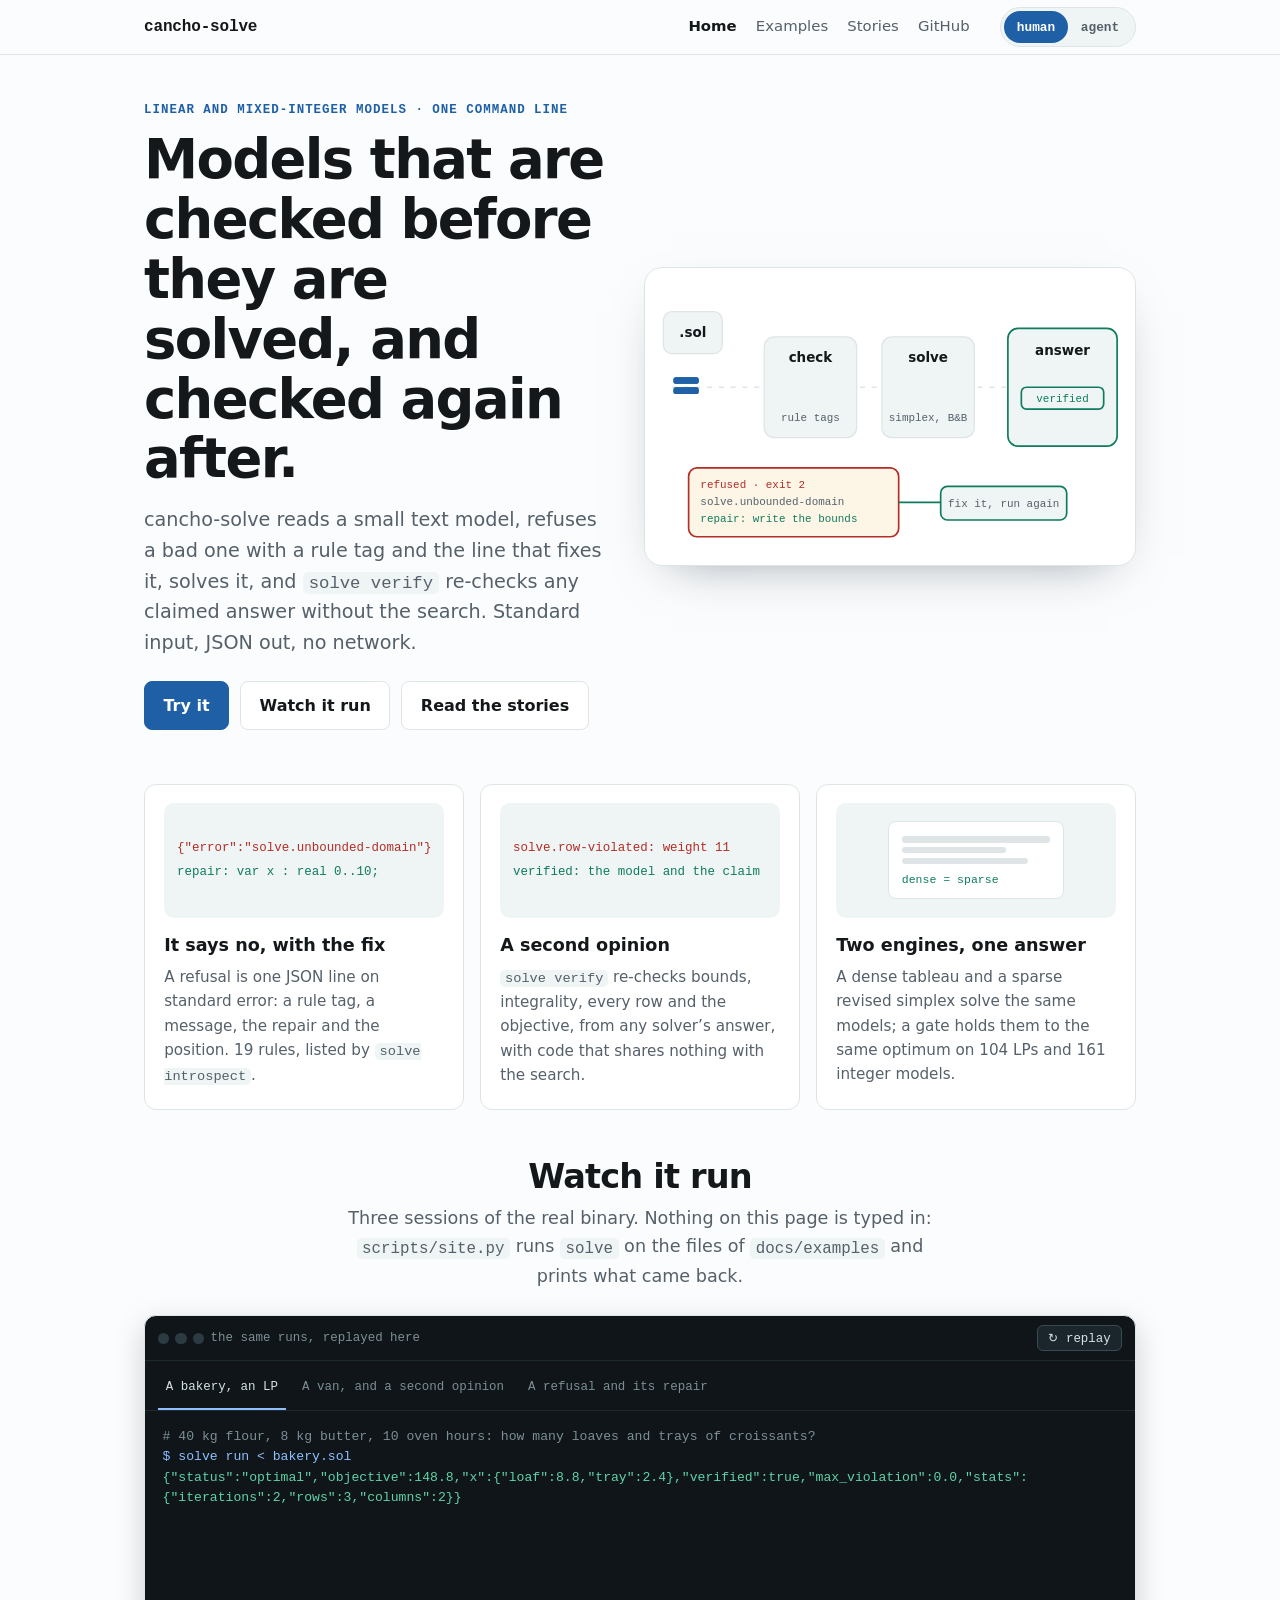
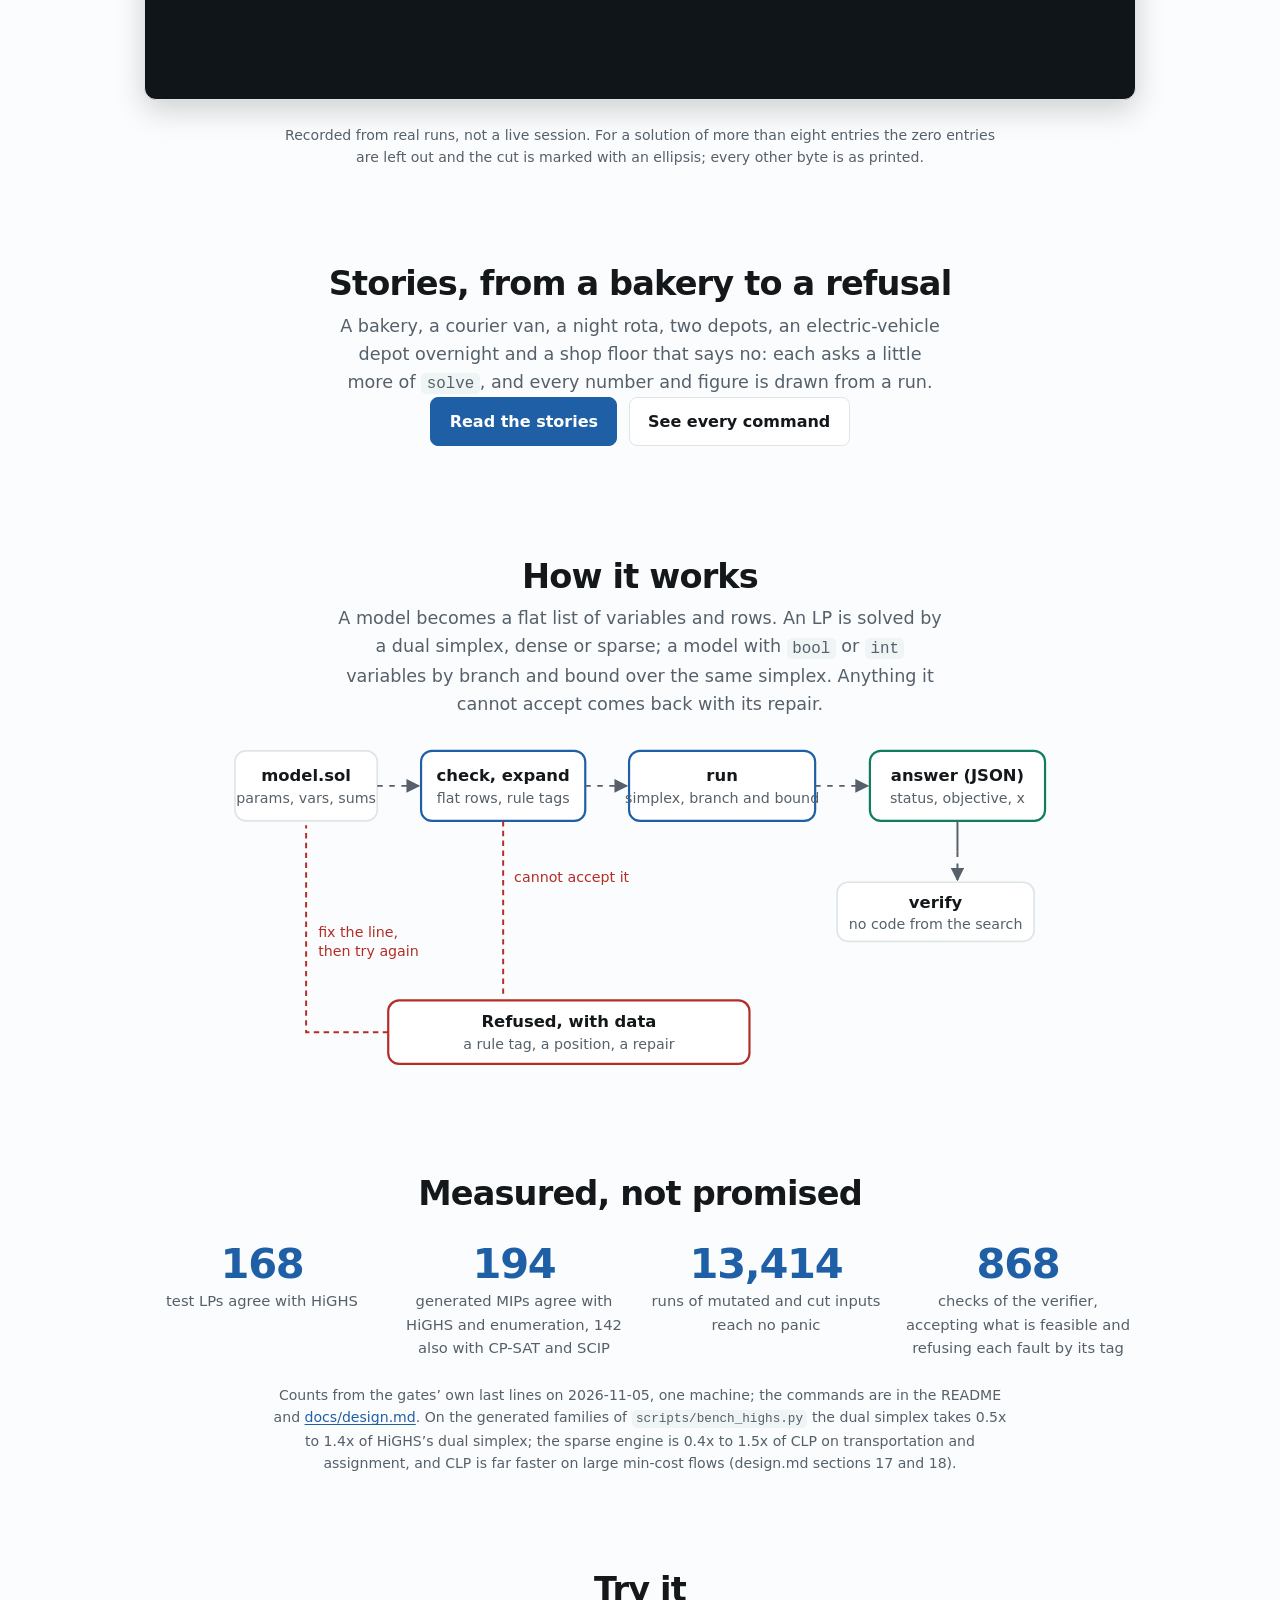
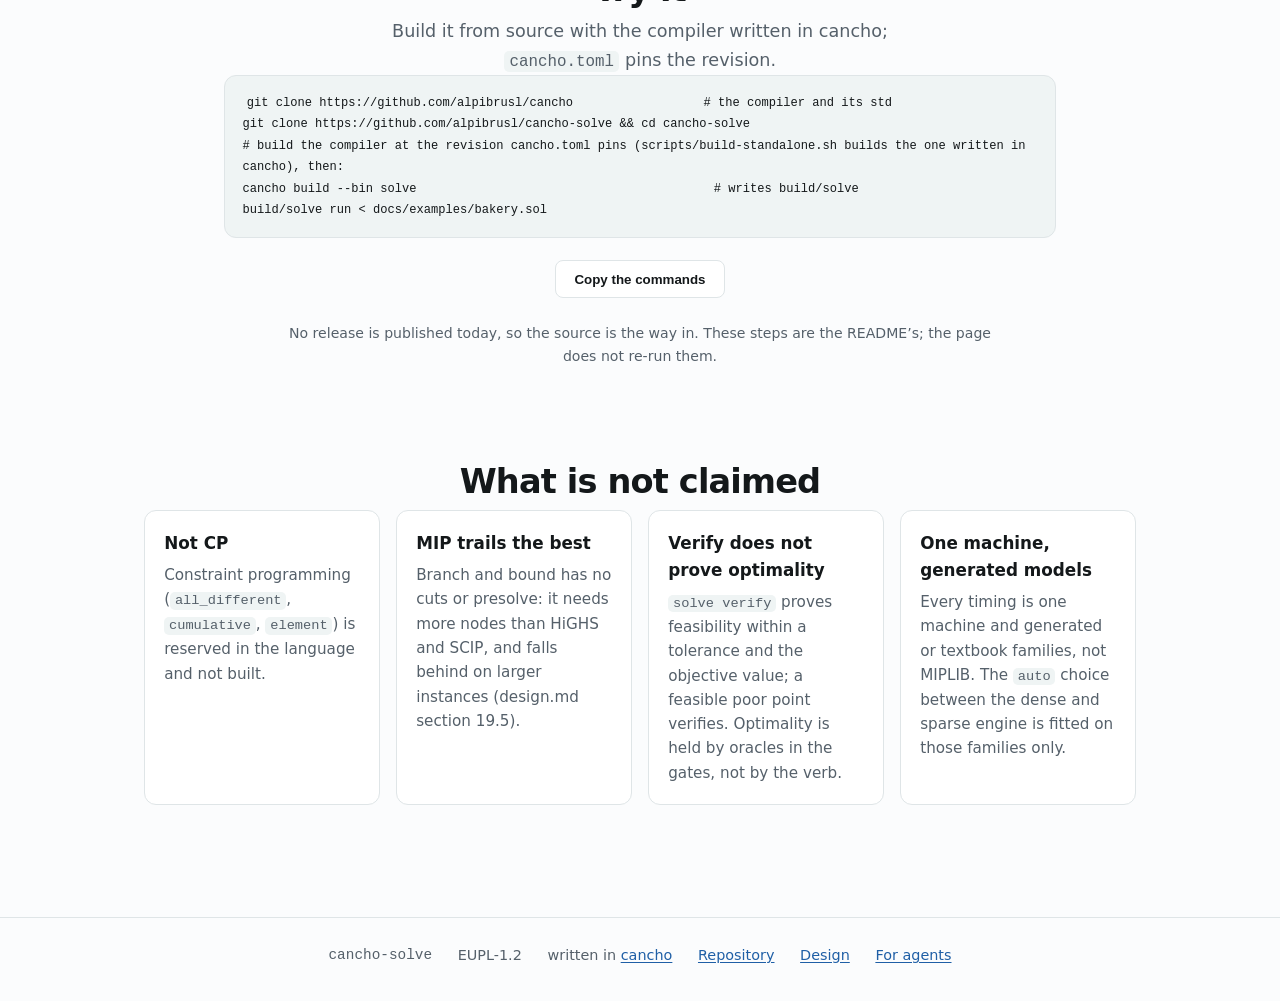
==== commit 56a72837: "site: an overnight EV-depot charging schedule (96 variables, 48 integer) with fewer-charger what-ifs" ====
--- a/docs/index.html
+++ b/docs/index.html
@@ -79,7 +79,7 @@
 
 <section class="sec" id="stories"><div class="wrap">
   <h2>Stories, from a bakery to a refusal</h2>
-  <p class="lead">A bakery, a courier van, a night rota, two depots and a shop floor that says no: each asks a little more of <code>solve</code>, and every number and figure is drawn from a run.</p>
+  <p class="lead">A bakery, a courier van, a night rota, two depots, an electric-vehicle depot overnight and a shop floor that says no: each asks a little more of <code>solve</code>, and every number and figure is drawn from a run.</p>
   <p class="cta"><a class="btn primary" href="stories.html">Read the stories</a><a class="btn" href="examples.html">See every command</a></p>
 </div></section>
 
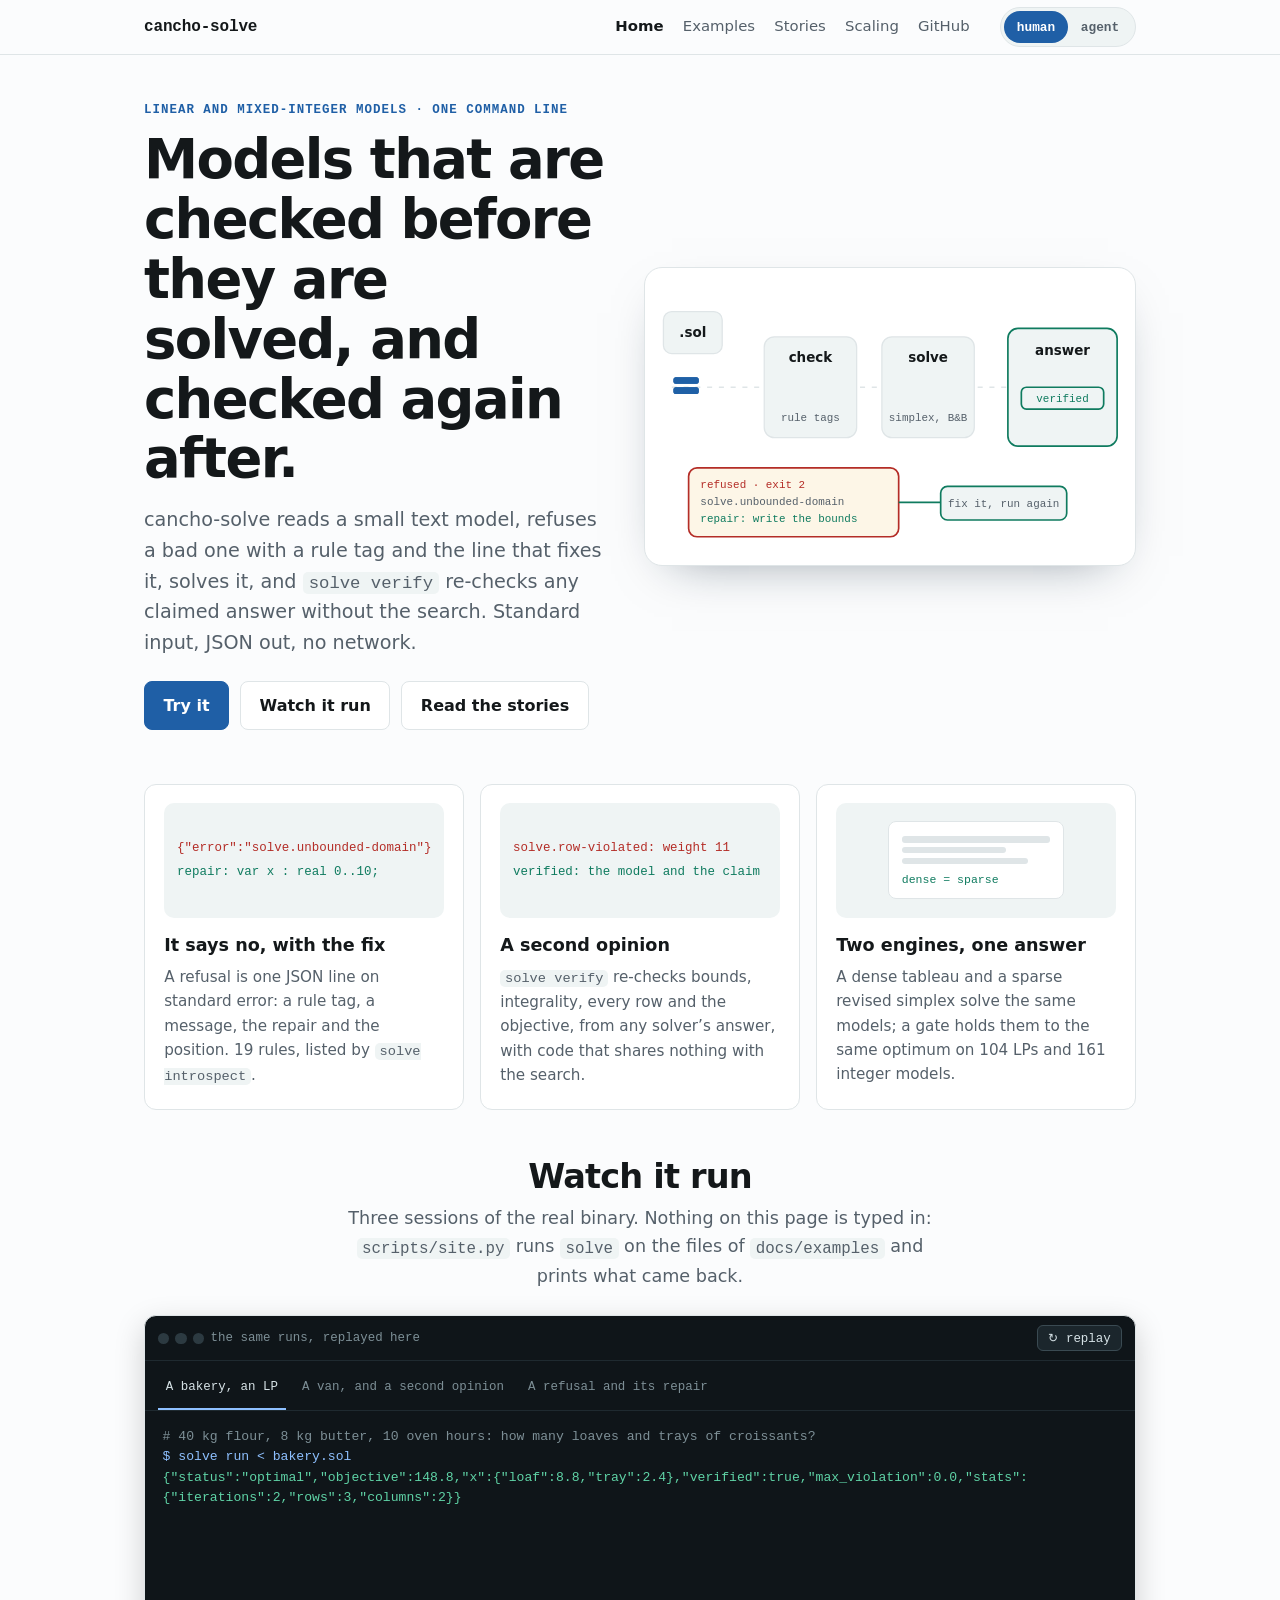
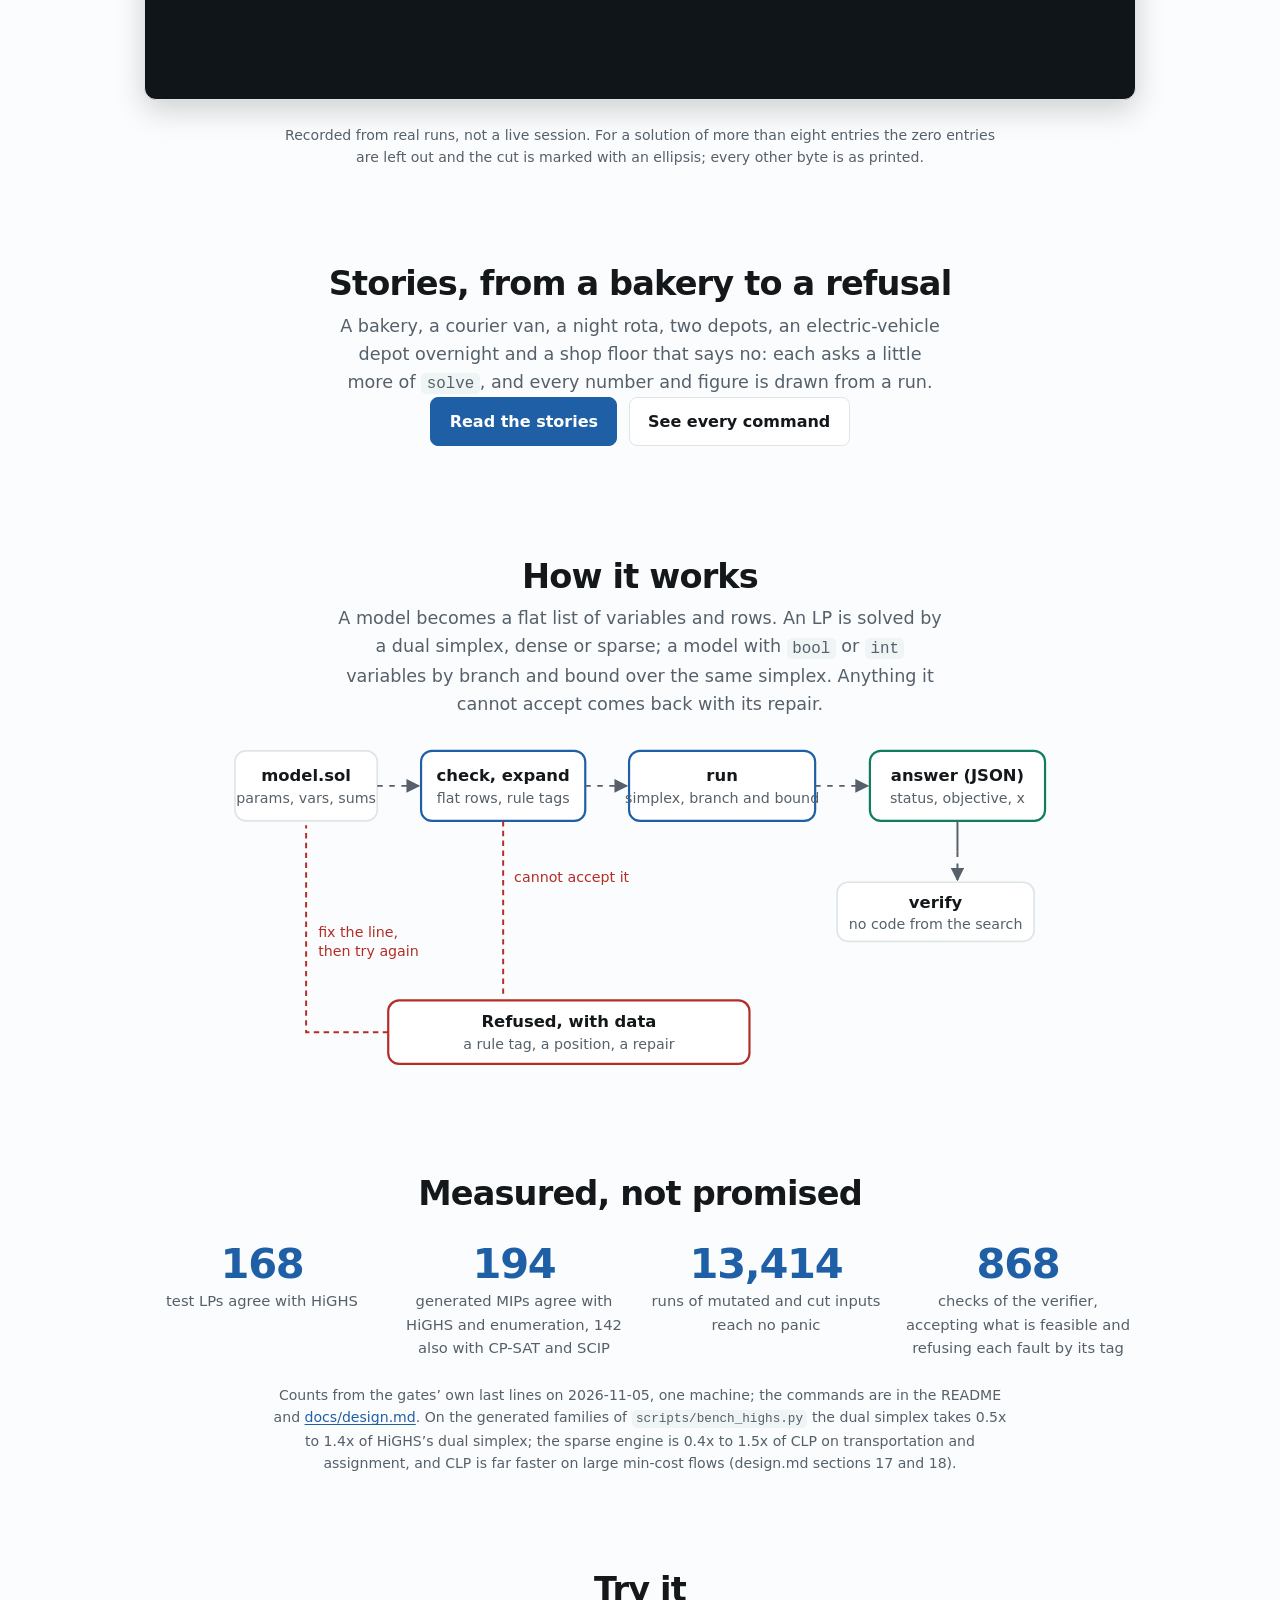
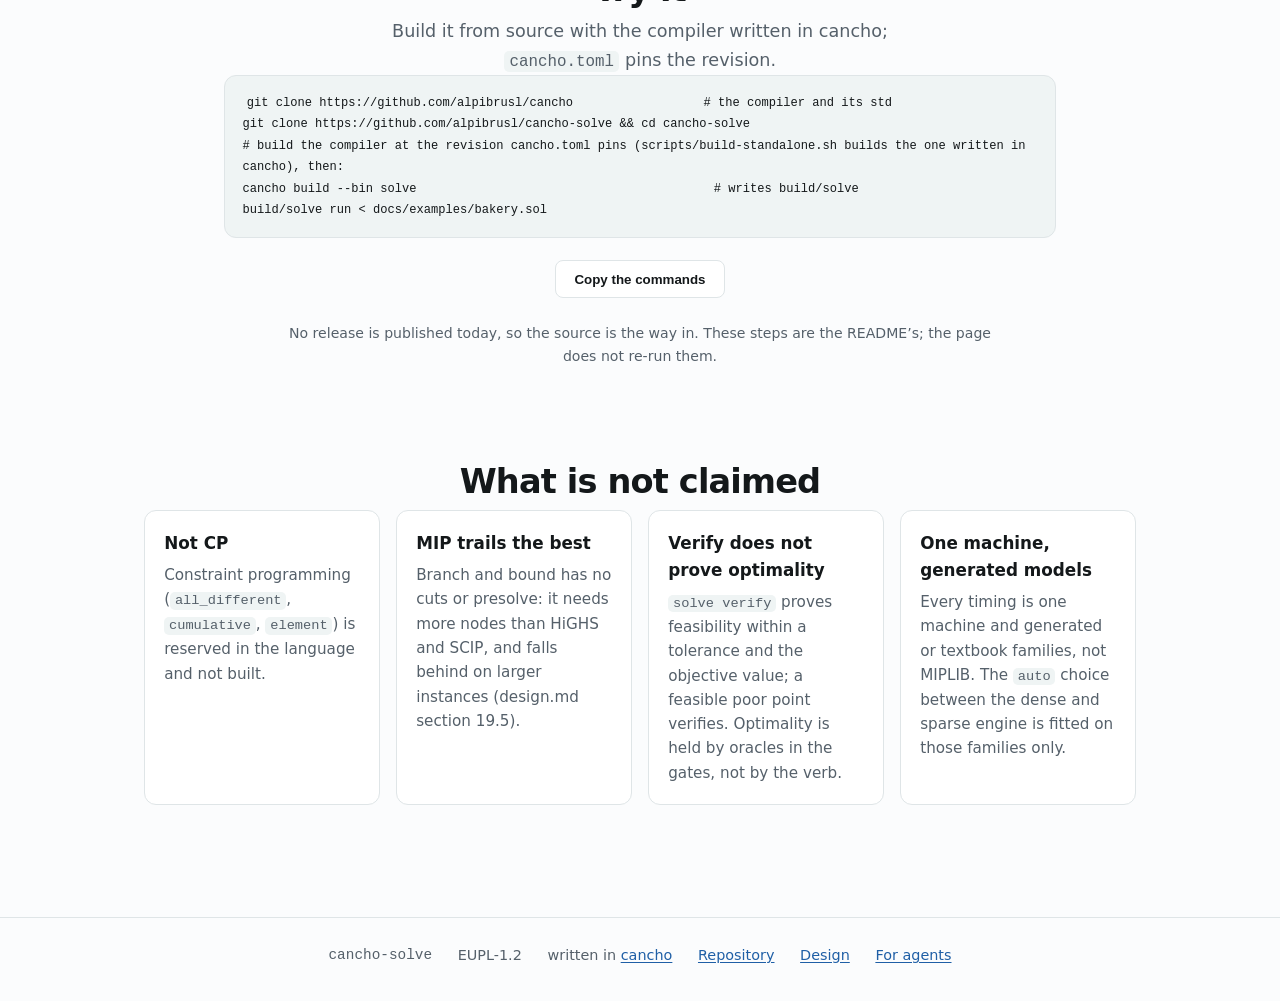
==== commit 71b1205f: "MIP: four roundings, hybrid node selection, root reduced-cost fixing and implied cuts through variab" ====
--- a/docs/index.html
+++ b/docs/index.html
@@ -17,7 +17,7 @@
 <a class="skip" href="#main">Skip to content</a>
 <header class="top"><div class="wrap">
   <a class="brand" href="./">cancho-solve</a>
-  <nav aria-label="Site"><a href="index.html" aria-current="page">Home</a><a href="examples.html">Examples</a><a href="stories.html">Stories</a><a href="https://github.com/alpibrusl/cancho-solve">GitHub</a></nav>
+  <nav aria-label="Site"><a href="index.html" aria-current="page">Home</a><a href="examples.html">Examples</a><a href="stories.html">Stories</a><a href="scaling.html">Scaling</a><a href="https://github.com/alpibrusl/cancho-solve">GitHub</a></nav>
 </div></header>
 <main id="main">
 
@@ -62,7 +62,7 @@
 <span class="a">$ solve run &lt; bakery.sol</span>
 <span class="g">{"status":"optimal","objective":148.8,"x":{"loaf":8.8,"tray":2.4},"verified":true,"max_violation":0.0,"stats":{"iterations":2,"rows":3,"columns":2}}</span></pre><div class="plabel">A van, and a second opinion</div><pre id="screen-van" class="screen" role="tabpanel" aria-labelledby="tab-van" tabindex="0"><span class="d"># a courier van, six parcels, 15 kg: which to take (each whole or not at all)</span>
 <span class="a">$ solve run &lt; van.sol</span>
-<span class="g">{"status":"optimal","objective":21.0,"bound":21.0,"x":{"take[0]":0.0,"take[1]":1.0,"take[2]":1.0,"take[3]":1.0,"take[4]":1.0,"take[5]":0.0},"verified":true,"max_violation":0.0,"stats":{"iterations":6,"rows":1,"columns":6,"nodes":7,"branched":4,"method":"dense"}}</span>
+<span class="g">{"status":"optimal","objective":21.0,"bound":21.0,"x":{"take[0]":0.0,"take[1]":1.0,"take[2]":1.0,"take[3]":1.0,"take[4]":1.0,"take[5]":0.0},"verified":true,"max_violation":0.0,"stats":{"iterations":5,"rows":1,"columns":6,"nodes":6,"branched":3,"method":"dense","cuts":0}}</span>
 <span class="d"># a second opinion that shares no code with the search: the model, a line ---, the claimed answer</span>
 <span class="a">$ (cat van.sol; echo ---; solve run &lt; van.sol) | solve verify</span>
 <span class="g">{"status":"verified","objective":21.0,"objective_checked":true,"tolerance":0.000001,"max_bound_violation":0.0,"max_integrality_violation":0.0,"max_row_violation":0.0,"variables":6,"rows":1,"proves":"feasibility and the objective value, not optimality"}</span>
--- a/docs/assets/solve.css
+++ b/docs/assets/solve.css
@@ -12,3 +12,19 @@
 .fig .in { fill: var(--accent-fg); font-size: 12px; }
 .plabel { font: 600 .82rem var(--mono); color: var(--muted); margin: 1.1rem 0 .3rem; }
 .story pre.code { margin: 1rem 0 0; }
+.legend { display: flex; flex-wrap: wrap; gap: .4rem 1.1rem; margin: 1rem 0 0; font: 600 .82rem var(--mono); }
+.lg::before { content: ""; display: inline-block; width: .8rem; height: .8rem; border-radius: 50%; margin-right: .4rem; vertical-align: -.1rem; background: currentColor; }
+.c-ours { color: var(--accent); } .c-highs { color: var(--good); } .c-scip { color: var(--warn); } .c-cbc { color: var(--muted); }
+.fig.scal { display: grid; grid-template-columns: repeat(auto-fit, minmax(17rem, 1fr)); gap: 1rem; }
+.fig.scal svg { max-width: none; }
+.fig .grid { stroke: var(--line); stroke-width: 1; }
+.fig .ln { fill: none; stroke: currentColor; stroke-width: 2; } .fig .dot { fill: currentColor; }
+.fig .x { stroke: currentColor; stroke-width: 2; fill: none; }
+.fig g.c-ours, .fig g.c-highs, .fig g.c-scip, .fig g.c-cbc { color: inherit; }
+.fig .ln.c-ours, .fig .dot.c-ours, .fig g.c-ours { color: var(--accent); }
+.fig .ln.c-highs, .fig .dot.c-highs, .fig g.c-highs { color: var(--good); }
+.fig .ln.c-scip, .fig .dot.c-scip, .fig g.c-scip { color: var(--warn); }
+.fig .ln.c-cbc, .fig .dot.c-cbc, .fig g.c-cbc { color: var(--muted); }
+.tbl { overflow-x: auto; margin: 1rem 0 0; }
+.reading { padding-left: 1.2rem; } .reading li { margin: .8rem 0; max-width: 46rem; }
+table.fit td.slow { color: var(--bad); font-weight: 600; }
